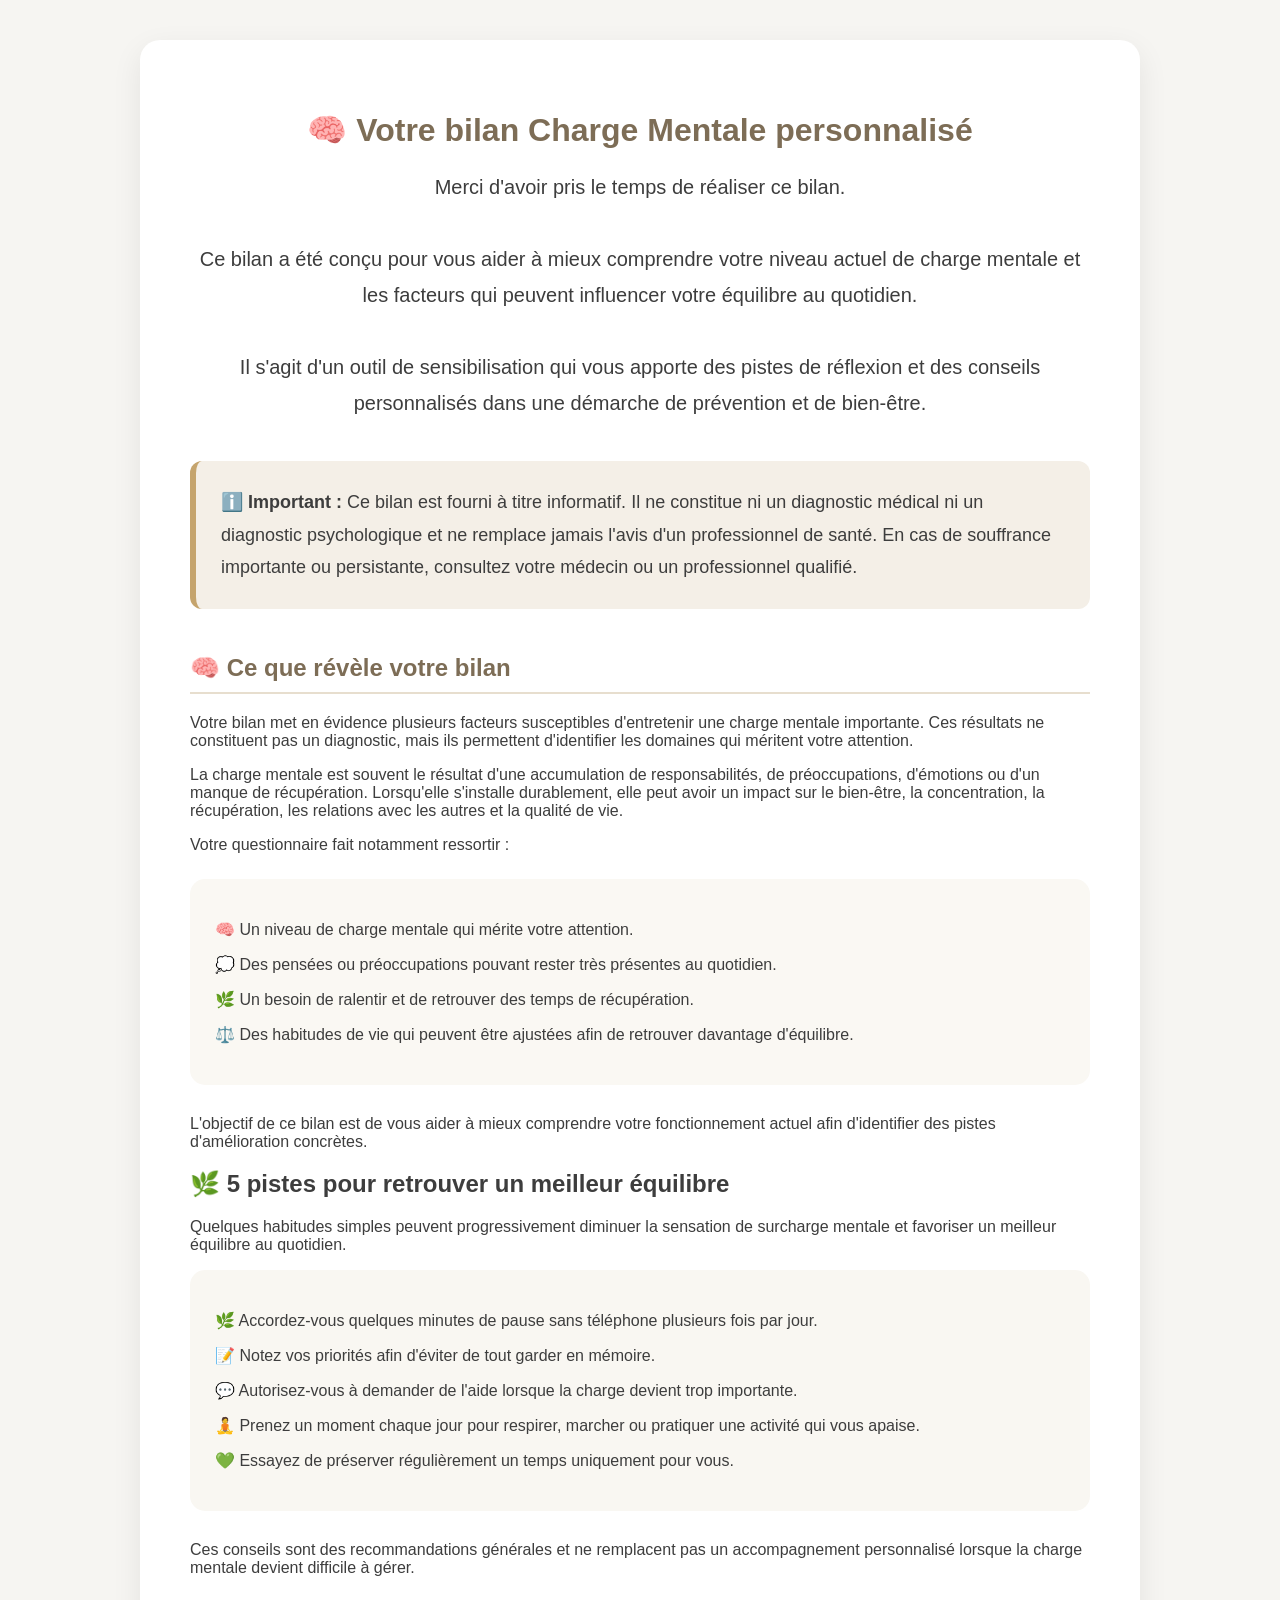
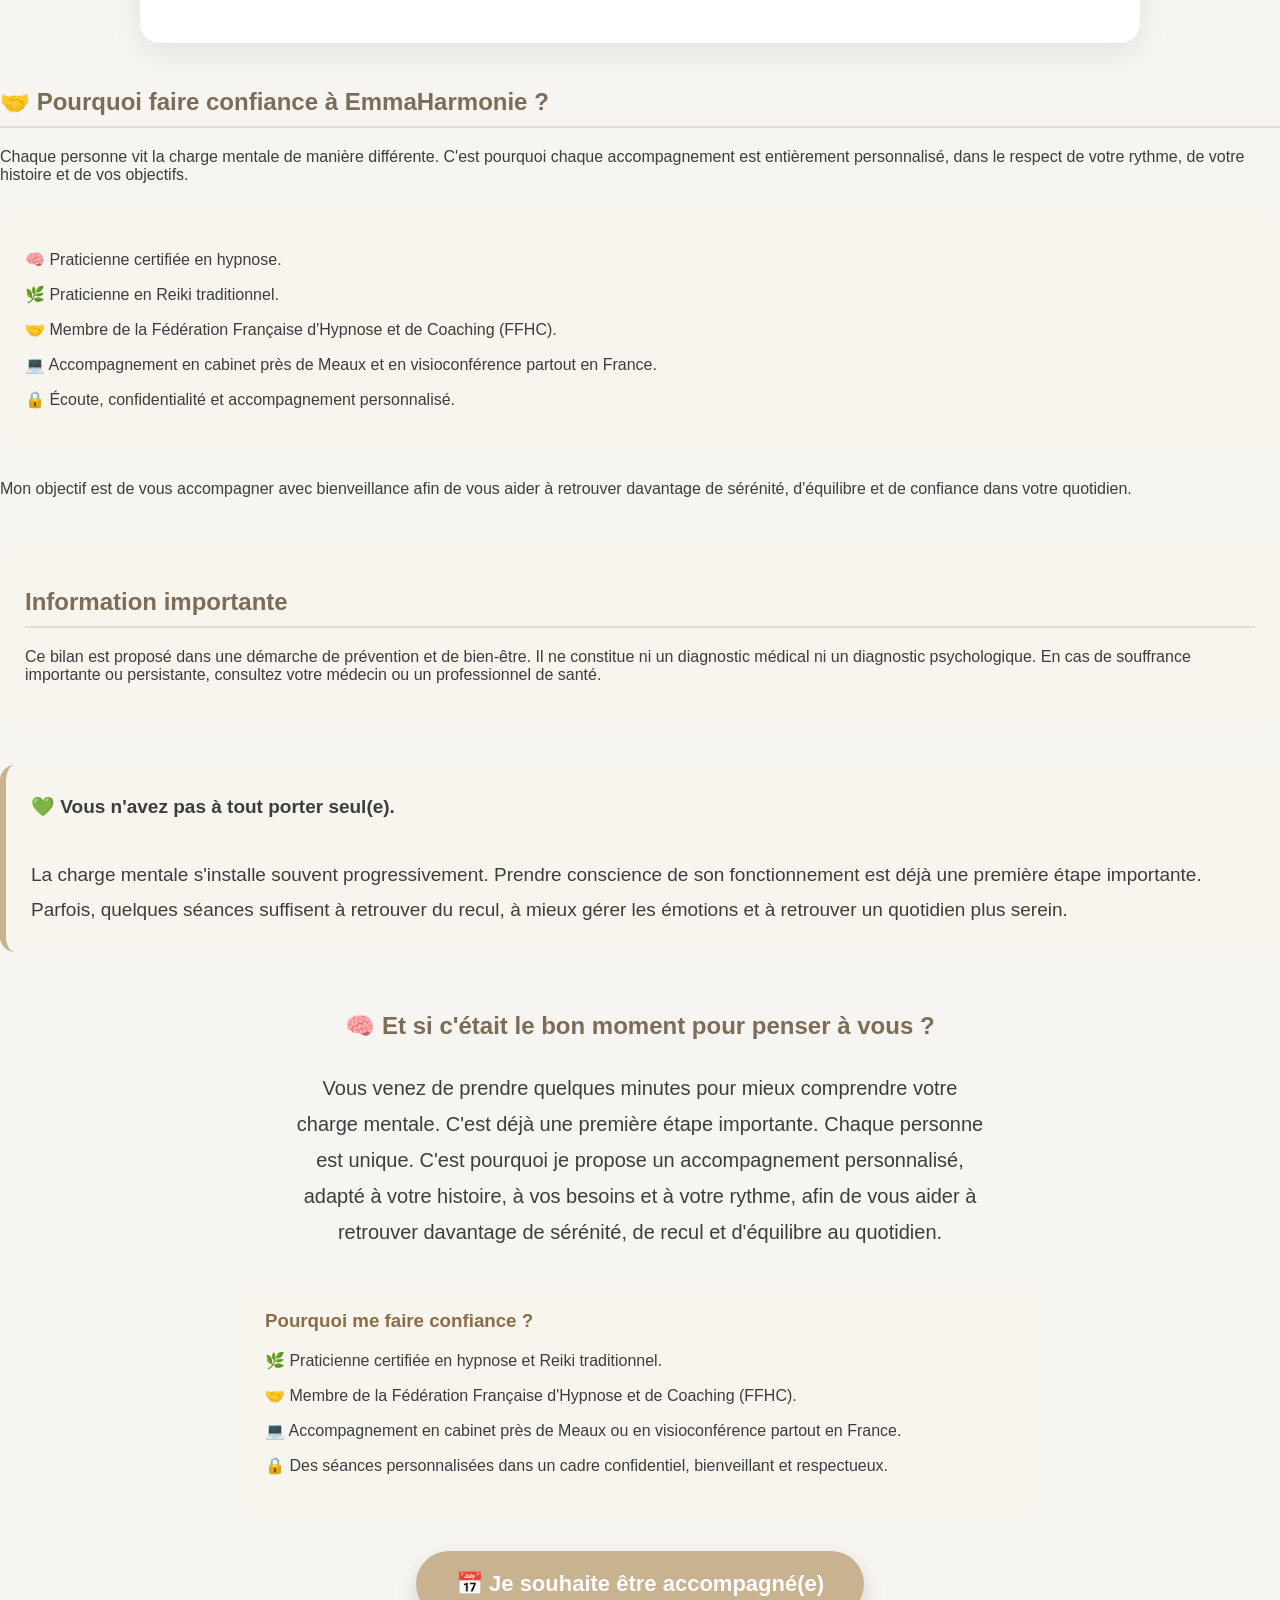
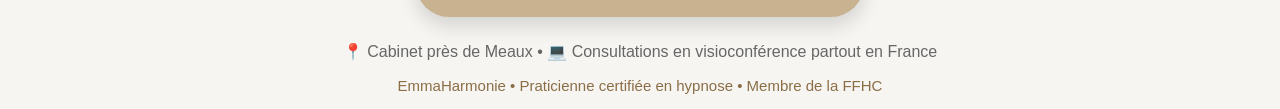
==== bilan.html @ 7d7ae4e3 "Initial commit" ====
<!DOCTYPE html>
<html lang="fr">

<head>

<meta charset="UTF-8">

<meta name="viewport" content="width=device-width, initial-scale=1.0">

<title>Votre bilan sommeil personnalisé | EmmaHarmonie</title>

<style>

body{
margin:0;
padding:0;
background:#f6f5f2;
font-family:Arial,Helvetica,sans-serif;
color:#3d3d3d;
}

.container{
max-width:900px;
margin:40px auto;
background:white;
padding:50px;
border-radius:20px;
box-shadow:0 10px 30px rgba(0,0,0,.08);
}

h1{
text-align:center;
color:#7d6d56;
margin-bottom:15px;
}

.intro{
text-align:center;
font-size:20px;
line-height:1.8;
margin-bottom:40px;
}

.section{
margin-top:45px;
}

.section h2{
color:#7d6d56;
border-bottom:2px solid #e7dece;
padding-bottom:10px;
}

</style>

</head>

<body>

<div class="container">

<h1>🧠 Votre bilan Charge Mentale personnalisé</h1>

<p class="intro">

Merci d'avoir pris le temps de réaliser ce bilan.

<br><br>

Ce bilan a été conçu pour vous aider à mieux comprendre votre niveau actuel de charge mentale et les facteurs qui peuvent influencer votre équilibre au quotidien.

<br><br>

Il s'agit d'un outil de sensibilisation qui vous apporte des pistes de réflexion et des conseils personnalisés dans une démarche de prévention et de bien-être.

</p>

<div style="background:#f4efe7;
padding:25px;
border-left:6px solid #c5a46d;
border-radius:12px;
margin-top:40px;
font-size:18px;
line-height:1.8;">

<strong>ℹ️ Important :</strong>

Ce bilan est fourni à titre informatif.

Il ne constitue ni un diagnostic médical ni un diagnostic psychologique et ne remplace jamais l'avis d'un professionnel de santé.

En cas de souffrance importante ou persistante, consultez votre médecin ou un professionnel qualifié.

</div>

<div class="section">

<h2>🧠 Ce que révèle votre bilan</h2>

<p>

Votre bilan met en évidence plusieurs facteurs susceptibles d'entretenir une charge mentale importante. Ces résultats ne constituent pas un diagnostic, mais ils permettent d'identifier les domaines qui méritent votre attention.

</p>

<p>

La charge mentale est souvent le résultat d'une accumulation de responsabilités, de préoccupations, d'émotions ou d'un manque de récupération. Lorsqu'elle s'installe durablement, elle peut avoir un impact sur le bien-être, la concentration, la récupération, les relations avec les autres et la qualité de vie.

</p>

<p>

Votre questionnaire fait notamment ressortir :

</p>

<div style="background:#faf8f3;
padding:25px;
border-radius:15px;
margin-top:25px;">

<p>🧠 Un niveau de charge mentale qui mérite votre attention.</p>

<p>💭 Des pensées ou préoccupations pouvant rester très présentes au quotidien.</p>

<p>🌿 Un besoin de ralentir et de retrouver des temps de récupération.</p>

<p>⚖️ Des habitudes de vie qui peuvent être ajustées afin de retrouver davantage d'équilibre.</p>

</div>

<p style="margin-top:30px;">

L'objectif de ce bilan est de vous aider à mieux comprendre votre fonctionnement actuel afin d'identifier des pistes d'amélioration concrètes.

</p>

</div>

<h2>🌿 5 pistes pour retrouver un meilleur équilibre</h2>

<p>

Quelques habitudes simples peuvent progressivement diminuer la sensation de surcharge mentale et favoriser un meilleur équilibre au quotidien.

</p>

<div style="background:#f9f7f2;padding:25px;border-radius:15px;">

<p>🌿 Accordez-vous quelques minutes de pause sans téléphone plusieurs fois par jour.</p>

<p>📝 Notez vos priorités afin d'éviter de tout garder en mémoire.</p>

<p>💬 Autorisez-vous à demander de l'aide lorsque la charge devient trop importante.</p>

<p>🧘 Prenez un moment chaque jour pour respirer, marcher ou pratiquer une activité qui vous apaise.</p>

<p>💚 Essayez de préserver régulièrement un temps uniquement pour vous.</p>

</div>

<p style="margin-top:30px;">

Ces conseils sont des recommandations générales et ne remplacent pas un accompagnement personnalisé lorsque la charge mentale devient difficile à gérer.

</p>

</div>

<div class="section">

<h2>🤝 Pourquoi faire confiance à EmmaHarmonie ?</h2>

<p>

Chaque personne vit la charge mentale de manière différente. C'est pourquoi chaque accompagnement est entièrement personnalisé, dans le respect de votre rythme, de votre histoire et de vos objectifs.

</p>

<div style="background:#f8f5ef;
padding:25px;
border-radius:15px;
margin-top:25px;">

<p>🧠 Praticienne certifiée en hypnose.</p>

<p>🌿 Praticienne en Reiki traditionnel.</p>

<p>🤝 Membre de la Fédération Française d'Hypnose et de Coaching (FFHC).</p>

<p>💻 Accompagnement en cabinet près de Meaux et en visioconférence partout en France.</p>

<p>🔒 Écoute, confidentialité et accompagnement personnalisé.</p>

</div>

<p style="margin-top:30px;">

Mon objectif est de vous accompagner avec bienveillance afin de vous aider à retrouver davantage de sérénité, d'équilibre et de confiance dans votre quotidien.

</p>

<div class="section" style="background:#f8f5ef;padding:25px;border-radius:15px;">

<h2>Information importante</h2>

<p>

Ce bilan est proposé dans une démarche de prévention et de bien-être.

Il ne constitue ni un diagnostic médical ni un diagnostic psychologique.

En cas de souffrance importante ou persistante, consultez votre médecin ou un professionnel de santé.

</p>

</div>

<div style="background:#f8f5ef;
padding:25px;
border-left:6px solid #c9b28f;
border-radius:15px;
margin:40px 0;
font-size:19px;
line-height:1.8;">

<strong>💚 Vous n'avez pas à tout porter seul(e).</strong>

<br><br>

La charge mentale s'installe souvent progressivement. Prendre conscience de son fonctionnement est déjà une première étape importante.

Parfois, quelques séances suffisent à retrouver du recul, à mieux gérer les émotions et à retrouver un quotidien plus serein.

</div>

<div style="text-align:center;margin-top:60px;">

<h2 style="border:none;margin-bottom:20px;">
🧠 Et si c'était le bon moment pour penser à vous ?
</h2>

<p style="font-size:20px;line-height:1.8;max-width:700px;margin:0 auto 35px auto;">

Vous venez de prendre quelques minutes pour mieux comprendre votre charge mentale.

C'est déjà une première étape importante.

Chaque personne est unique. C'est pourquoi je propose un accompagnement personnalisé, adapté à votre histoire, à vos besoins et à votre rythme, afin de vous aider à retrouver davantage de sérénité, de recul et d'équilibre au quotidien.

</p>

<div style="background:#f8f5ef;
padding:25px;
border-radius:15px;
margin:35px auto;
max-width:750px;
text-align:left;">

<h3 style="margin-top:0;color:#8b6d46;">
Pourquoi me faire confiance ?
</h3>

<p>🌿 Praticienne certifiée en hypnose et Reiki traditionnel.</p>

<p>🤝 Membre de la Fédération Française d'Hypnose et de Coaching (FFHC).</p>

<p>💻 Accompagnement en cabinet près de Meaux ou en visioconférence partout en France.</p>

<p>🔒 Des séances personnalisées dans un cadre confidentiel, bienveillant et respectueux.</p>

</div>

<a href="https://www.planity.com/emmanuelle-luu-emmaharmonie-hypnose-reiki-77450-isles-les-villenoy"

style="display:inline-block;
background:#c9b28f;
color:white;
padding:20px 40px;
border-radius:40px;
text-decoration:none;
font-size:22px;
font-weight:bold;
box-shadow:0 8px 20px rgba(0,0,0,0.15);">

📅 Je souhaite être accompagné(e)

</a>

<p style="margin-top:25px;font-size:16px;color:#666;">

📍 Cabinet près de Meaux • 💻 Consultations en visioconférence partout en France

</p>

<p style="margin-top:15px;font-size:15px;color:#8b6d46;">

EmmaHarmonie • Praticienne certifiée en hypnose • Membre de la FFHC

</p>

</div>
</body>
</html>
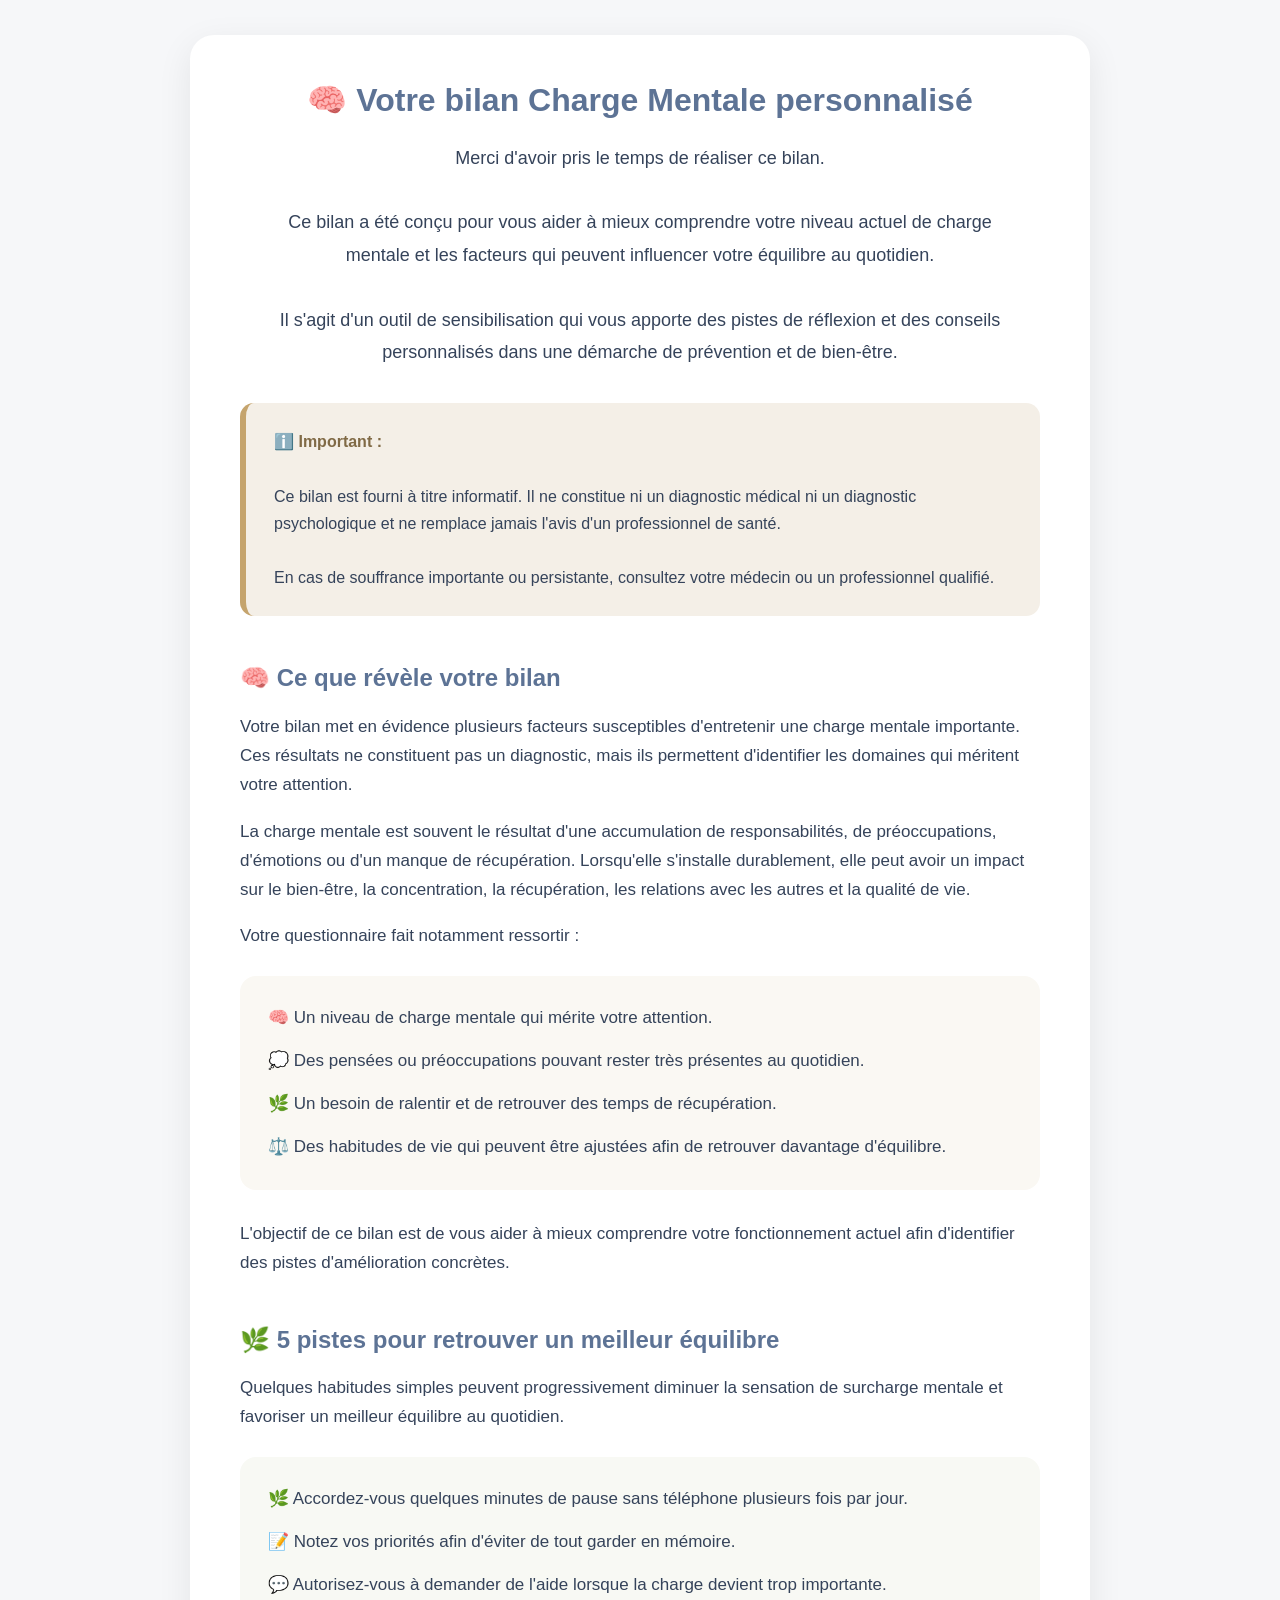
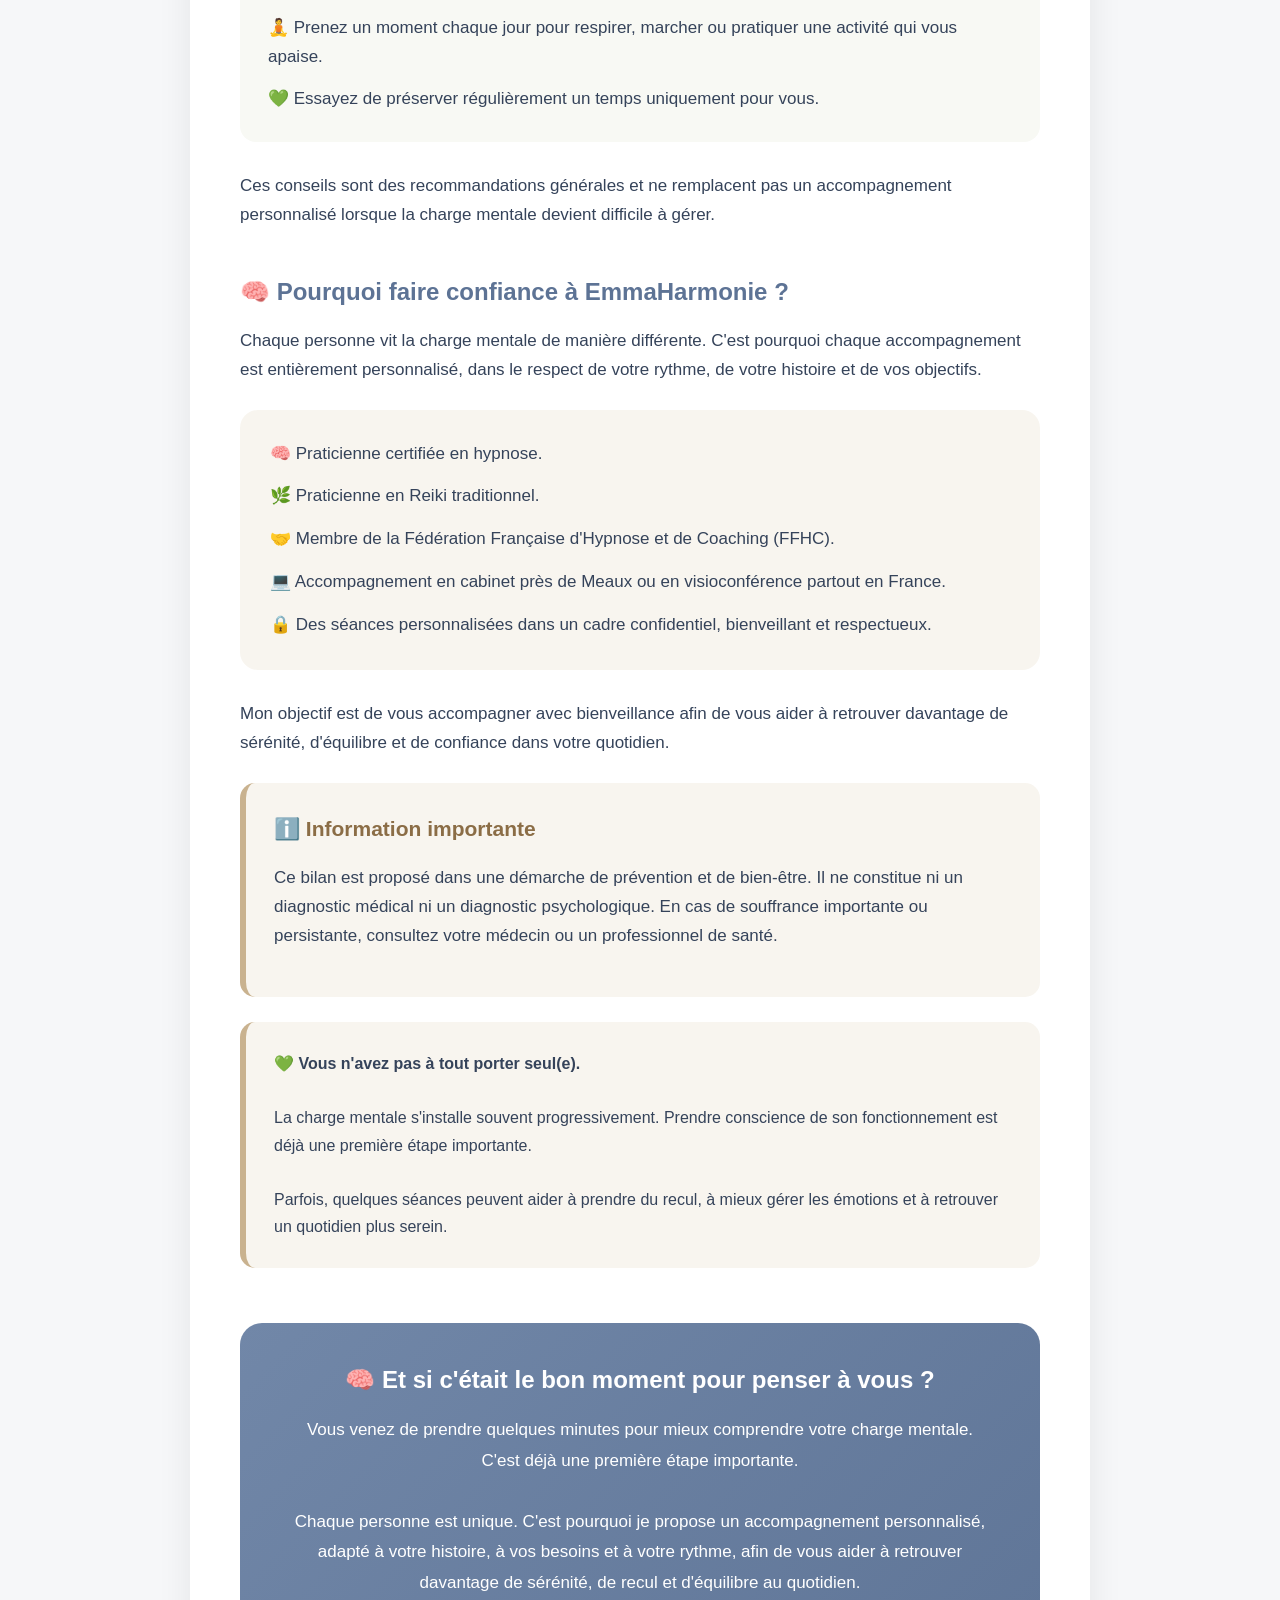
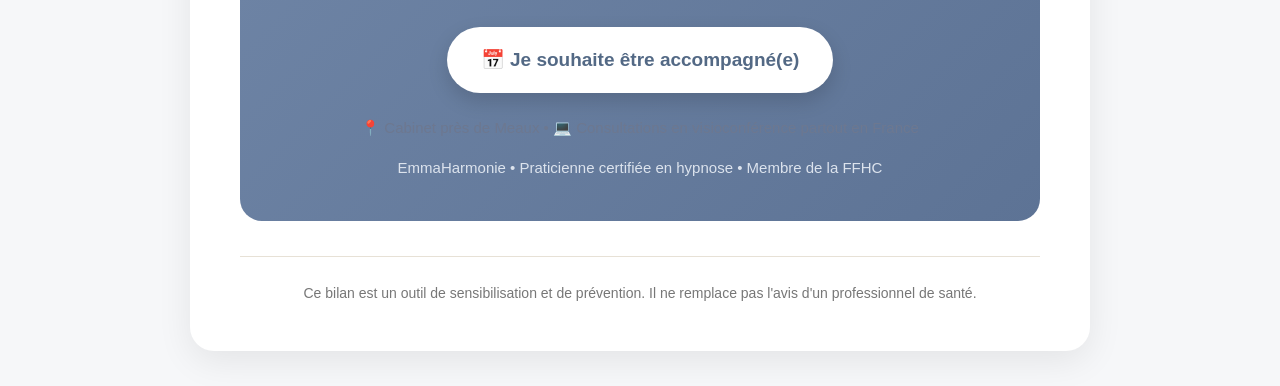
==== commit 6b689dd6: "Update bilan.html" ====
--- a/bilan.html
+++ b/bilan.html
@@ -7,60 +7,269 @@
 
 <meta name="viewport" content="width=device-width, initial-scale=1.0">
 
-<title>Votre bilan sommeil personnalisé | EmmaHarmonie</title>
+<title>Votre bilan de charge mentale personnalisé | EmmaHarmonie</title>
 
 <style>
 
+*{
+    box-sizing:border-box;
+}
+
 body{
-margin:0;
-padding:0;
-background:#f6f5f2;
-font-family:Arial,Helvetica,sans-serif;
-color:#3d3d3d;
+    margin:0;
+    padding:0;
+    background:#f6f7f9;
+    font-family:Arial, Helvetica, sans-serif;
+    color:#35435a;
+    line-height:1.7;
 }
 
 .container{
-max-width:900px;
-margin:40px auto;
-background:white;
-padding:50px;
-border-radius:20px;
-box-shadow:0 10px 30px rgba(0,0,0,.08);
+    width:calc(100% - 32px);
+    max-width:900px;
+    margin:35px auto;
+    background:#ffffff;
+    padding:45px 50px;
+    border-radius:24px;
+    box-shadow:0 10px 35px rgba(0,0,0,0.08);
 }
 
 h1{
-text-align:center;
-color:#7d6d56;
-margin-bottom:15px;
+    text-align:center;
+    color:#5d7395;
+    font-size:32px;
+    margin:0 0 20px;
+    line-height:1.3;
+}
+
+h2{
+    color:#5d7395;
+    font-size:24px;
+    margin:0 0 18px;
+    line-height:1.4;
+}
+
+h3{
+    color:#8b6d46;
+    font-size:21px;
+    margin:0 0 18px;
+}
+
+p{
+    font-size:17px;
+    margin:0 0 18px;
 }
 
 .intro{
-text-align:center;
-font-size:20px;
-line-height:1.8;
-margin-bottom:40px;
+    text-align:center;
+    font-size:18px;
+    line-height:1.8;
+    margin:0 auto 35px;
+    max-width:760px;
 }
 
 .section{
-margin-top:45px;
-}
-
-.section h2{
-color:#7d6d56;
-border-bottom:2px solid #e7dece;
-padding-bottom:10px;
+    margin-top:45px;
+}
+
+.section:first-of-type{
+    margin-top:35px;
+}
+
+.info-box{
+    background:#f4efe7;
+    padding:25px 28px;
+    border-left:6px solid #c5a46d;
+    border-radius:14px;
+    margin-top:30px;
+    font-size:16px;
+}
+
+.info-box strong{
+    color:#806a46;
+}
+
+.result-box{
+    background:#faf8f3;
+    padding:28px;
+    border-radius:16px;
+    margin-top:25px;
+}
+
+.result-box p{
+    margin-bottom:14px;
+}
+
+.result-box p:last-child{
+    margin-bottom:0;
+}
+
+.tips-box{
+    background:#f8f9f4;
+    padding:28px;
+    border-radius:16px;
+    margin-top:25px;
+}
+
+.tips-box p{
+    margin-bottom:14px;
+}
+
+.tips-box p:last-child{
+    margin-bottom:0;
+}
+
+.confidence-box{
+    background:#f8f5ef;
+    padding:30px;
+    border-radius:18px;
+    margin-top:25px;
+}
+
+.confidence-box p{
+    margin-bottom:14px;
+}
+
+.confidence-box p:last-child{
+    margin-bottom:0;
+}
+
+.highlight-box{
+    background:#f8f5ef;
+    padding:28px;
+    border-left:6px solid #c9b28f;
+    border-radius:15px;
+    margin-top:25px;
+}
+
+.cta{
+    margin-top:55px;
+    padding:40px 30px;
+    background:linear-gradient(135deg,#7187a8,#5d7395);
+    border-radius:22px;
+    text-align:center;
+    color:white;
+}
+
+.cta h2{
+    color:white;
+    border:none;
+    margin-bottom:18px;
+}
+
+.cta p{
+    max-width:700px;
+    margin:0 auto 28px;
+    font-size:17px;
+    line-height:1.8;
+}
+
+.button{
+    display:inline-block;
+    background:#ffffff;
+    color:#536985;
+    padding:17px 34px;
+    border-radius:40px;
+    text-decoration:none;
+    font-size:19px;
+    font-weight:bold;
+    box-shadow:0 8px 20px rgba(0,0,0,0.15);
+    transition:transform 0.2s ease, box-shadow 0.2s ease;
+}
+
+.button:hover{
+    transform:translateY(-2px);
+    box-shadow:0 12px 25px rgba(0,0,0,0.2);
+}
+
+.location{
+    margin-top:22px;
+    font-size:15px;
+    color:#6d7890;
+}
+
+.signature{
+    margin-top:15px;
+    font-size:15px;
+    color:#dce3ed;
+}
+
+.footer-note{
+    text-align:center;
+    margin-top:35px;
+    padding-top:25px;
+    border-top:1px solid #e7e1d6;
+    font-size:14px;
+    color:#777;
+}
+
+@media(max-width:700px){
+
+    .container{
+        width:calc(100% - 20px);
+        margin:15px auto;
+        padding:30px 22px;
+        border-radius:18px;
+    }
+
+    h1{
+        font-size:26px;
+    }
+
+    h2{
+        font-size:21px;
+    }
+
+    h3{
+        font-size:19px;
+    }
+
+    p{
+        font-size:16px;
+    }
+
+    .intro{
+        font-size:17px;
+    }
+
+    .info-box,
+    .result-box,
+    .tips-box,
+    .confidence-box,
+    .highlight-box{
+        padding:22px;
+    }
+
+    .cta{
+        padding:30px 20px;
+        margin-top:40px;
+    }
+
+    .cta h2{
+        font-size:21px;
+    }
+
+    .button{
+        width:100%;
+        padding:16px 20px;
+        font-size:17px;
+    }
+
 }
 
 </style>
 
 </head>
 
+
 <body>
 
 <div class="container">
 
+
 <h1>🧠 Votre bilan Charge Mentale personnalisé</h1>
 
+
 <p class="intro">
 
 Merci d'avoir pris le temps de réaliser ce bilan.
@@ -75,24 +284,25 @@
 
 </p>
 
-<div style="background:#f4efe7;
-padding:25px;
-border-left:6px solid #c5a46d;
-border-radius:12px;
-margin-top:40px;
-font-size:18px;
-line-height:1.8;">
+
+<div class="info-box">
 
 <strong>ℹ️ Important :</strong>
 
+<br><br>
+
 Ce bilan est fourni à titre informatif.
 
 Il ne constitue ni un diagnostic médical ni un diagnostic psychologique et ne remplace jamais l'avis d'un professionnel de santé.
 
+<br><br>
+
 En cas de souffrance importante ou persistante, consultez votre médecin ou un professionnel qualifié.
 
 </div>
 
+
+
 <div class="section">
 
 <h2>🧠 Ce que révèle votre bilan</h2>
@@ -115,10 +325,8 @@
 
 </p>
 
-<div style="background:#faf8f3;
-padding:25px;
-border-radius:15px;
-margin-top:25px;">
+
+<div class="result-box">
 
 <p>🧠 Un niveau de charge mentale qui mérite votre attention.</p>
 
@@ -130,6 +338,7 @@
 
 </div>
 
+
 <p style="margin-top:30px;">
 
 L'objectif de ce bilan est de vous aider à mieux comprendre votre fonctionnement actuel afin d'identifier des pistes d'amélioration concrètes.
@@ -138,6 +347,10 @@
 
 </div>
 
+
+
+<div class="section">
+
 <h2>🌿 5 pistes pour retrouver un meilleur équilibre</h2>
 
 <p>
@@ -146,7 +359,8 @@
 
 </p>
 
-<div style="background:#f9f7f2;padding:25px;border-radius:15px;">
+
+<div class="tips-box">
 
 <p>🌿 Accordez-vous quelques minutes de pause sans téléphone plusieurs fois par jour.</p>
 
@@ -160,6 +374,7 @@
 
 </div>
 
+
 <p style="margin-top:30px;">
 
 Ces conseils sont des recommandations générales et ne remplacent pas un accompagnement personnalisé lorsque la charge mentale devient difficile à gérer.
@@ -168,9 +383,11 @@
 
 </div>
 
+
+
 <div class="section">
 
-<h2>🤝 Pourquoi faire confiance à EmmaHarmonie ?</h2>
+<h2>🧠 Pourquoi faire confiance à EmmaHarmonie ?</h2>
 
 <p>
 
@@ -178,10 +395,8 @@
 
 </p>
 
-<div style="background:#f8f5ef;
-padding:25px;
-border-radius:15px;
-margin-top:25px;">
+
+<div class="confidence-box">
 
 <p>🧠 Praticienne certifiée en hypnose.</p>
 
@@ -189,11 +404,12 @@
 
 <p>🤝 Membre de la Fédération Française d'Hypnose et de Coaching (FFHC).</p>
 
-<p>💻 Accompagnement en cabinet près de Meaux et en visioconférence partout en France.</p>
-
-<p>🔒 Écoute, confidentialité et accompagnement personnalisé.</p>
-
-</div>
+<p>💻 Accompagnement en cabinet près de Meaux ou en visioconférence partout en France.</p>
+
+<p>🔒 Des séances personnalisées dans un cadre confidentiel, bienveillant et respectueux.</p>
+
+</div>
+
 
 <p style="margin-top:30px;">
 
@@ -201,9 +417,13 @@
 
 </p>
 
-<div class="section" style="background:#f8f5ef;padding:25px;border-radius:15px;">
-
-<h2>Information importante</h2>
+</div>
+
+
+
+<div class="highlight-box">
+
+<h3>ℹ️ Information importante</h3>
 
 <p>
 
@@ -217,13 +437,9 @@
 
 </div>
 
-<div style="background:#f8f5ef;
-padding:25px;
-border-left:6px solid #c9b28f;
-border-radius:15px;
-margin:40px 0;
-font-size:19px;
-line-height:1.8;">
+
+
+<div class="highlight-box">
 
 <strong>💚 Vous n'avez pas à tout porter seul(e).</strong>
 
@@ -231,75 +447,67 @@
 
 La charge mentale s'installe souvent progressivement. Prendre conscience de son fonctionnement est déjà une première étape importante.
 
-Parfois, quelques séances suffisent à retrouver du recul, à mieux gérer les émotions et à retrouver un quotidien plus serein.
-
-</div>
-
-<div style="text-align:center;margin-top:60px;">
-
-<h2 style="border:none;margin-bottom:20px;">
-🧠 Et si c'était le bon moment pour penser à vous ?
-</h2>
-
-<p style="font-size:20px;line-height:1.8;max-width:700px;margin:0 auto 35px auto;">
+<br><br>
+
+Parfois, quelques séances peuvent aider à prendre du recul, à mieux gérer les émotions et à retrouver un quotidien plus serein.
+
+</div>
+
+
+
+<div class="cta">
+
+<h2>🧠 Et si c'était le bon moment pour penser à vous ?</h2>
+
+<p>
 
 Vous venez de prendre quelques minutes pour mieux comprendre votre charge mentale.
 
 C'est déjà une première étape importante.
 
+<br><br>
+
 Chaque personne est unique. C'est pourquoi je propose un accompagnement personnalisé, adapté à votre histoire, à vos besoins et à votre rythme, afin de vous aider à retrouver davantage de sérénité, de recul et d'équilibre au quotidien.
 
 </p>
 
-<div style="background:#f8f5ef;
-padding:25px;
-border-radius:15px;
-margin:35px auto;
-max-width:750px;
-text-align:left;">
-
-<h3 style="margin-top:0;color:#8b6d46;">
-Pourquoi me faire confiance ?
-</h3>
-
-<p>🌿 Praticienne certifiée en hypnose et Reiki traditionnel.</p>
-
-<p>🤝 Membre de la Fédération Française d'Hypnose et de Coaching (FFHC).</p>
-
-<p>💻 Accompagnement en cabinet près de Meaux ou en visioconférence partout en France.</p>
-
-<p>🔒 Des séances personnalisées dans un cadre confidentiel, bienveillant et respectueux.</p>
-
-</div>
-
-<a href="https://www.planity.com/emmanuelle-luu-emmaharmonie-hypnose-reiki-77450-isles-les-villenoy"
-
-style="display:inline-block;
-background:#c9b28f;
-color:white;
-padding:20px 40px;
-border-radius:40px;
-text-decoration:none;
-font-size:22px;
-font-weight:bold;
-box-shadow:0 8px 20px rgba(0,0,0,0.15);">
-
+
+<a
+href="https://www.planity.com/emmanuelle-luu-emmaharmonie-hypnose-reiki-77450-isles-les-villenoy"
+class="button"
+target="_blank"
+rel="noopener"
+>
 📅 Je souhaite être accompagné(e)
-
 </a>
 
-<p style="margin-top:25px;font-size:16px;color:#666;">
+
+<div class="location">
 
 📍 Cabinet près de Meaux • 💻 Consultations en visioconférence partout en France
 
-</p>
-
-<p style="margin-top:15px;font-size:15px;color:#8b6d46;">
+</div>
+
+
+<div class="signature">
 
 EmmaHarmonie • Praticienne certifiée en hypnose • Membre de la FFHC
 
-</p>
-
-</div>
+</div>
+
+</div>
+
+
+
+<div class="footer-note">
+
+Ce bilan est un outil de sensibilisation et de prévention. Il ne remplace pas l'avis d'un professionnel de santé.
+
+</div>
+
+
+</div>
+
 </body>
+
 </html>
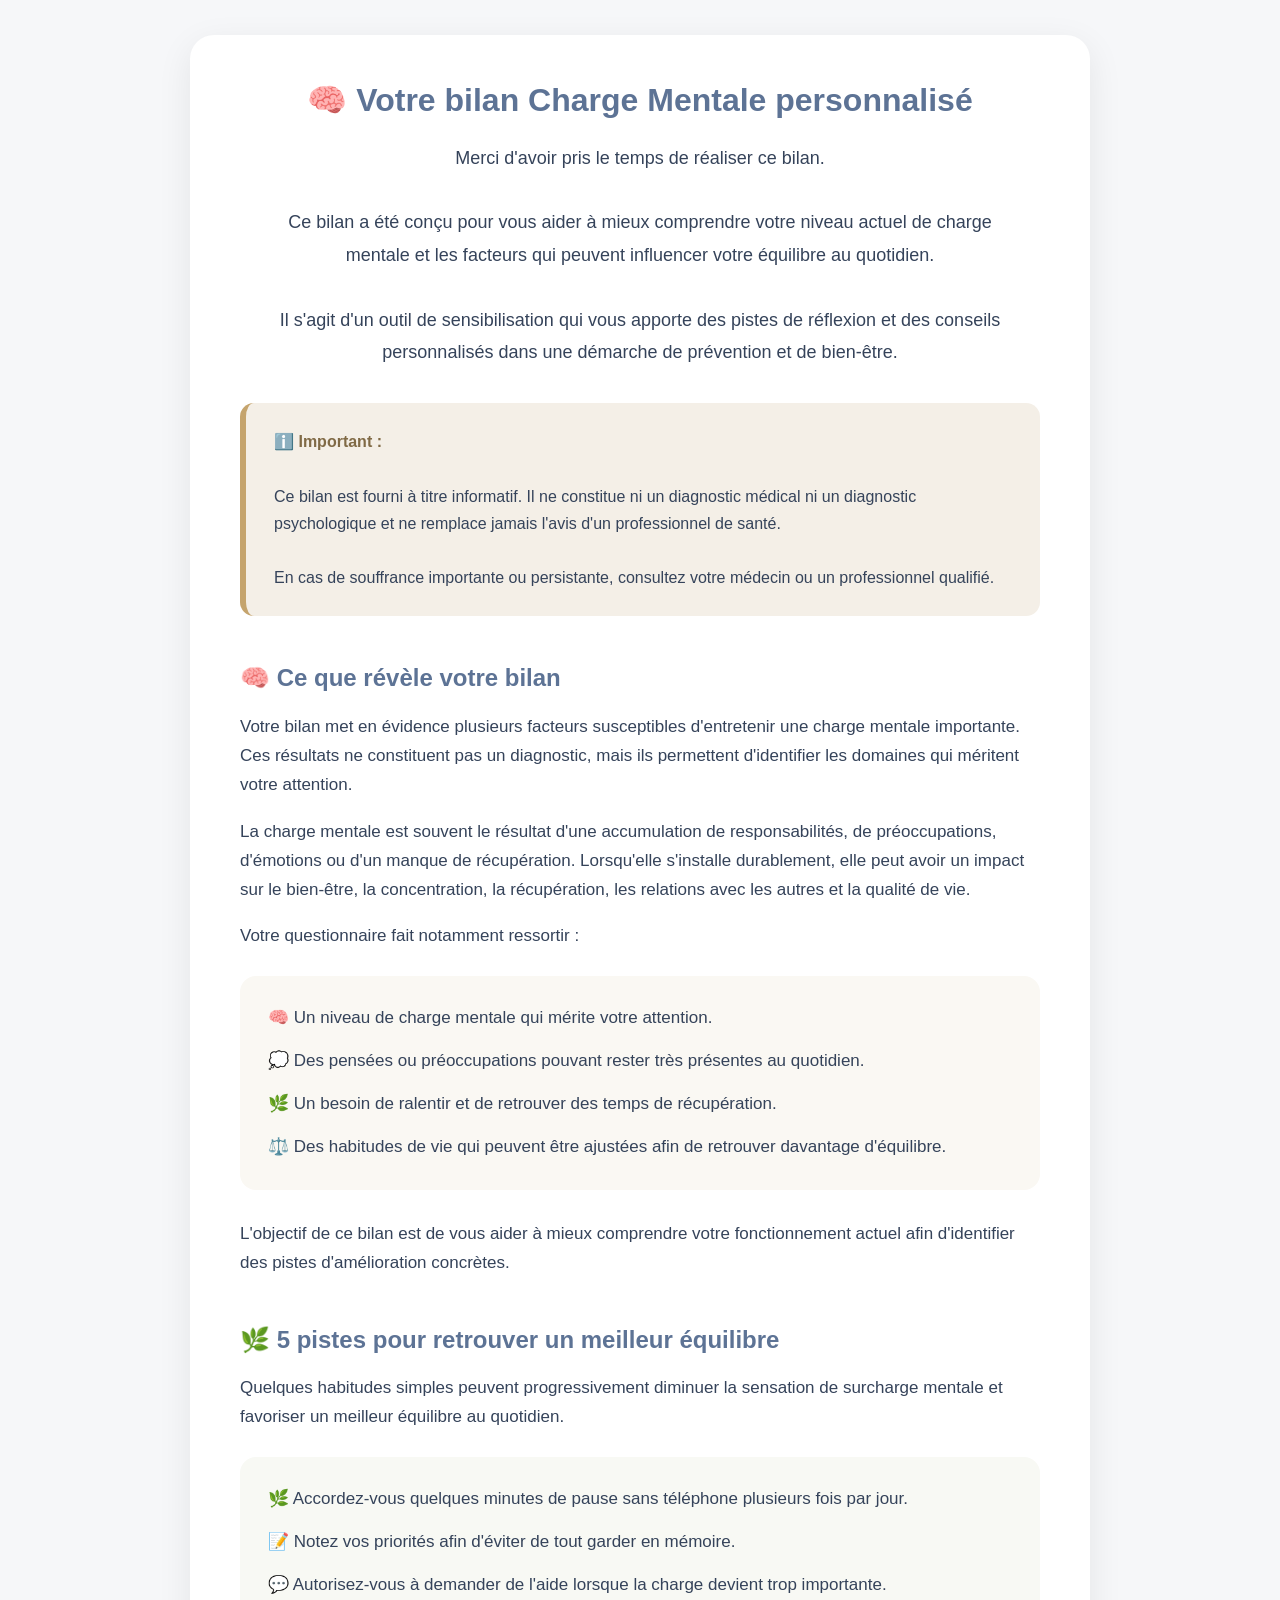
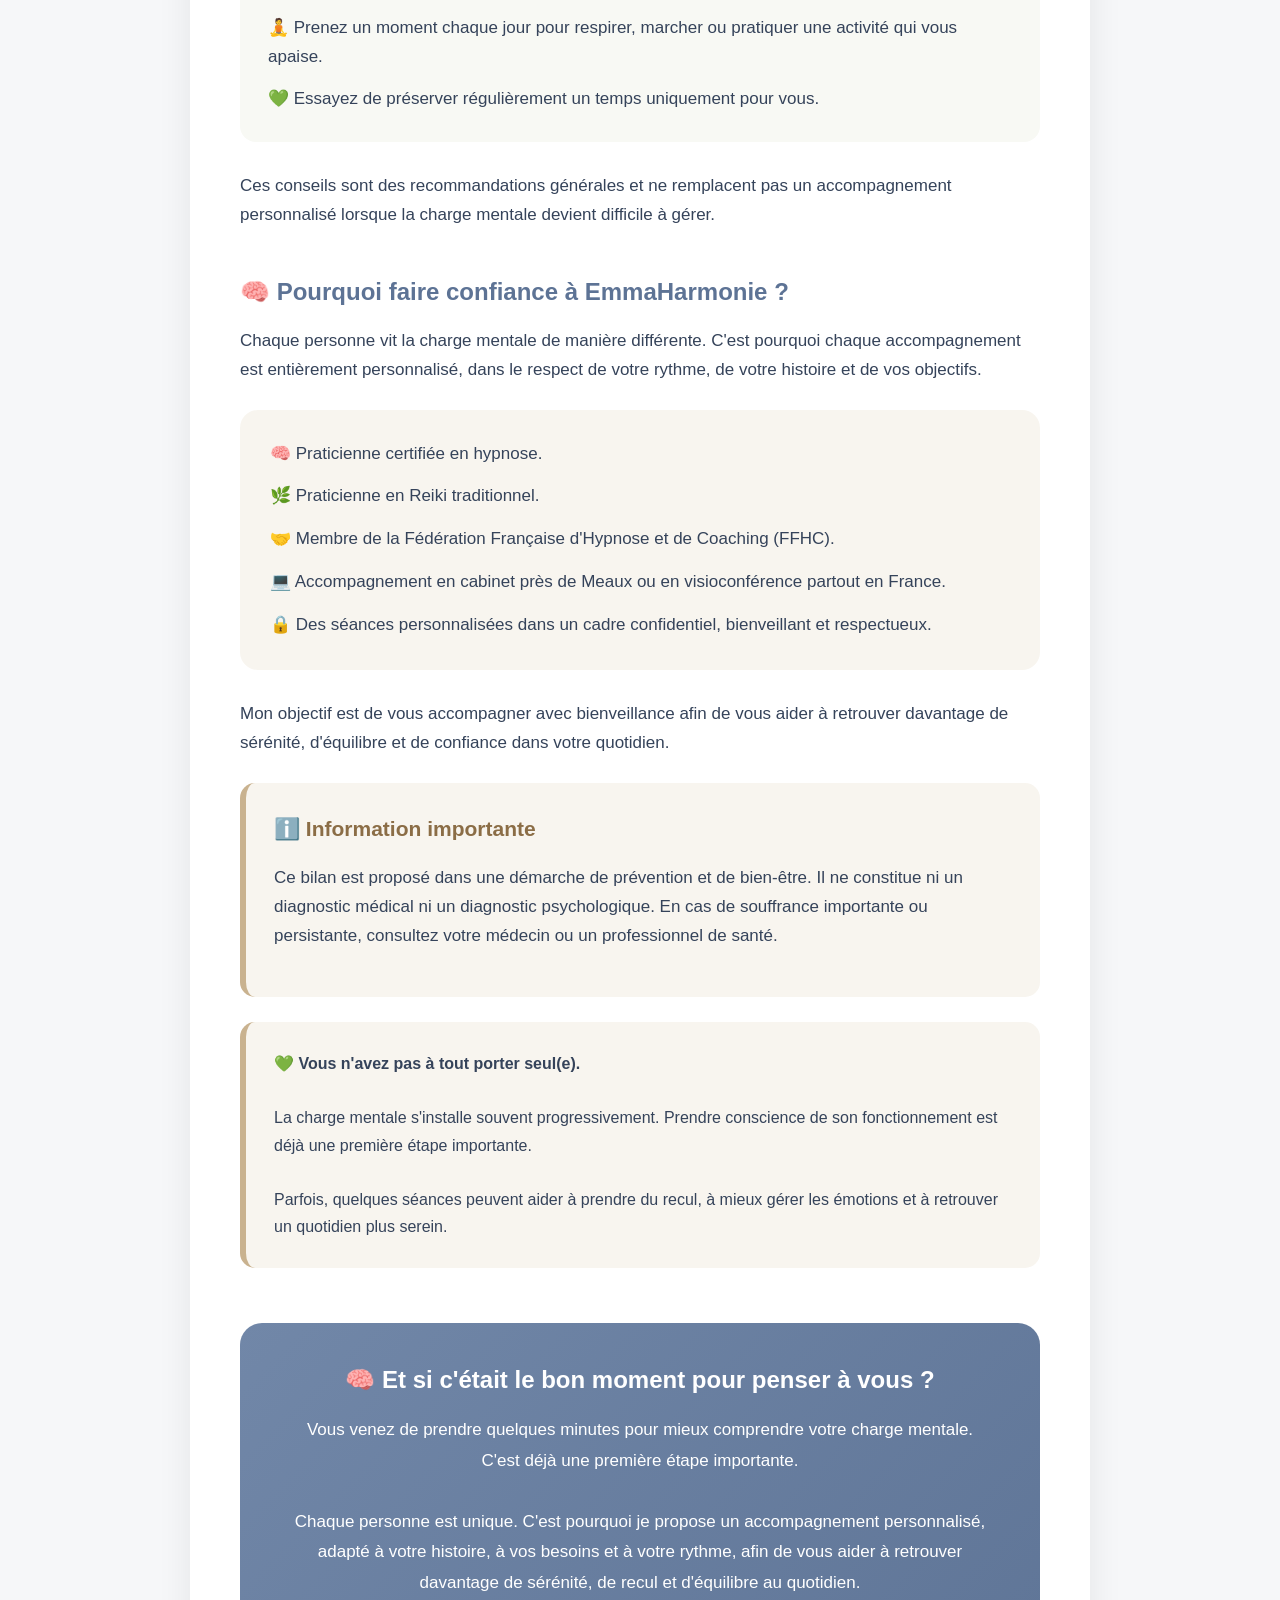
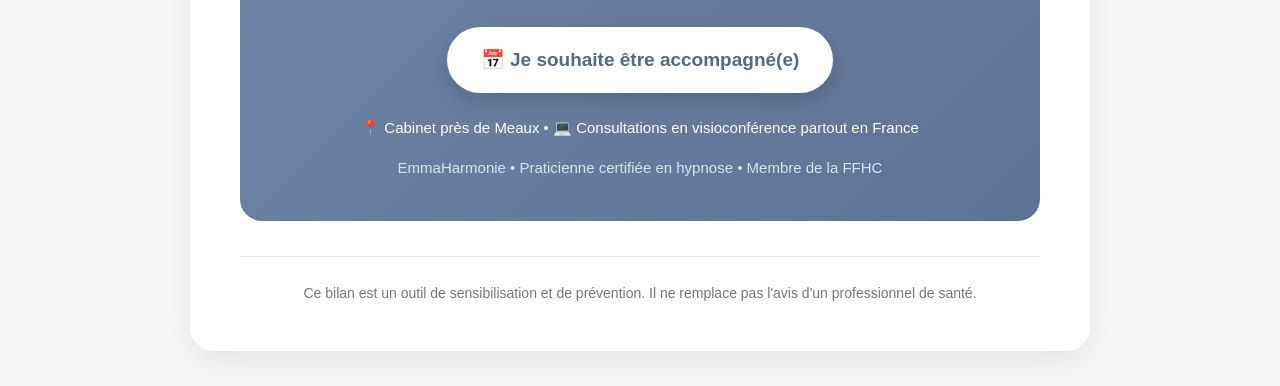
==== commit 4555a9e5: "Update bilan.html" ====
--- a/bilan.html
+++ b/bilan.html
@@ -482,7 +482,7 @@
 </a>
 
 
-<div class="location">
+<div class="location" style="color: white;">
 
 📍 Cabinet près de Meaux • 💻 Consultations en visioconférence partout en France
 
